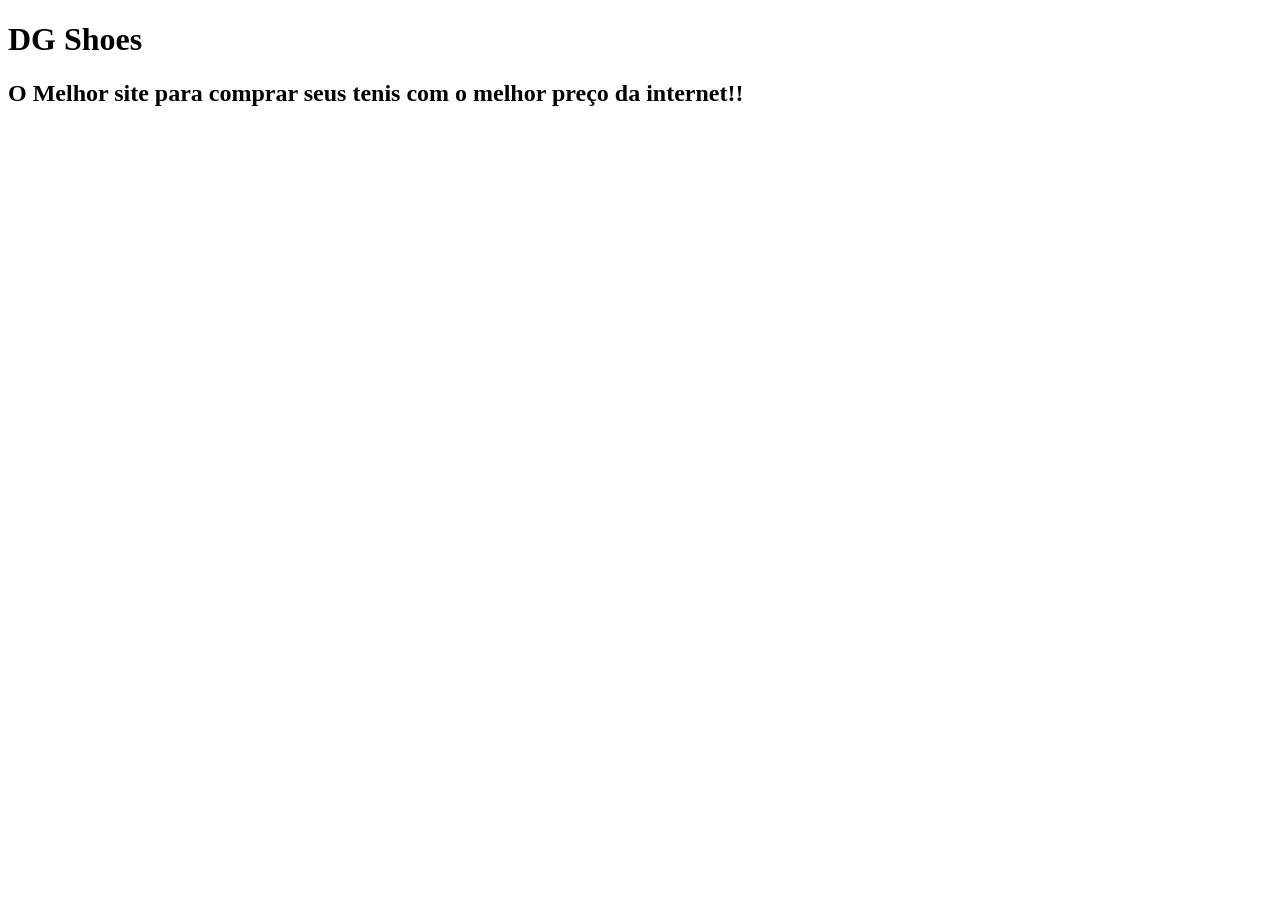
==== index.html @ 6567695f "Ajustado H2" ====
<!DOCTYPE html>
<html lang="en">
<head>
    <!--Nome: Daniel Colly Furlan             Matricula: 261072041
        Nome: Gustavo Rodrigues               Matricula: 261072214-->
    <meta charset="UTF-8">
    <meta name="viewport" content="width=device-width, initial-scale=1.0">
    <title>DG Shoes</title>
</head>
<body>

    <h1>DG Shoes</h1>
    <h2>O Melhor site para comprar seus tenis com o melhor preço da internet!!<h/2>
    
</body>
</html>
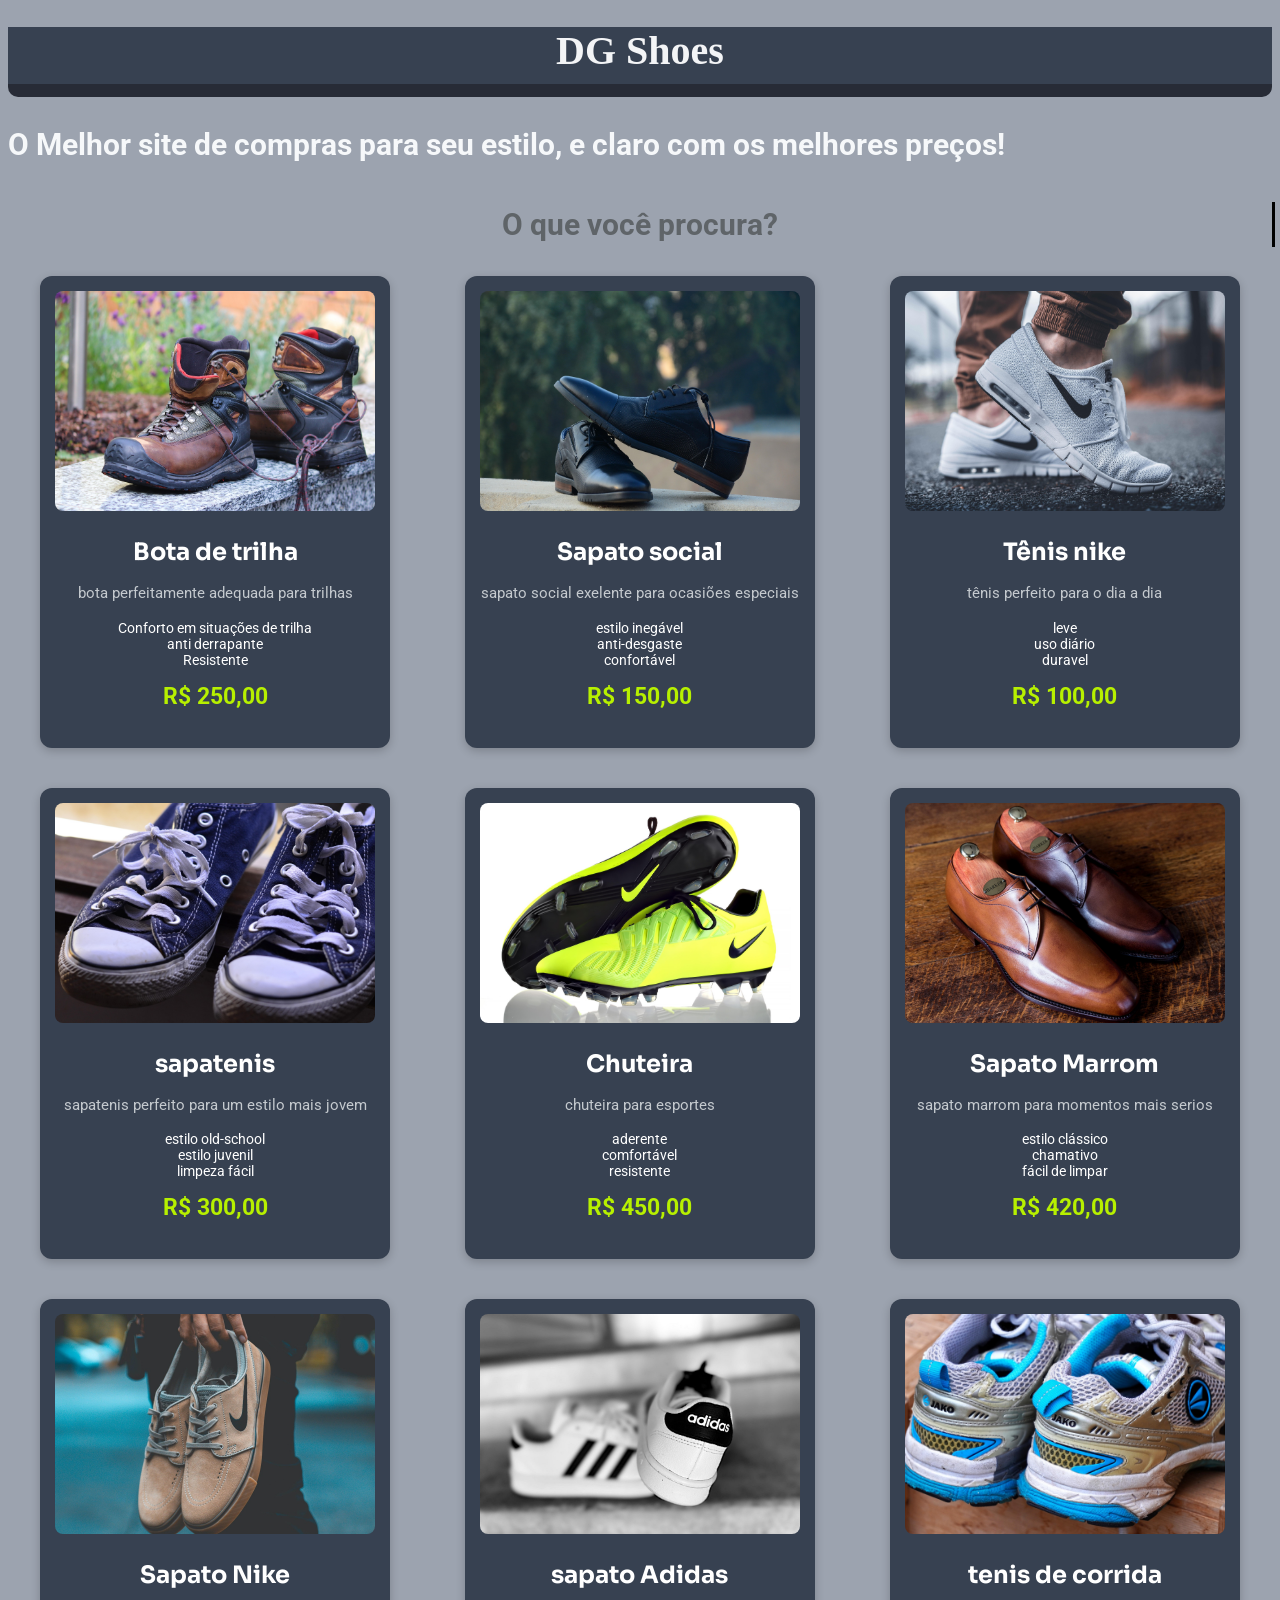
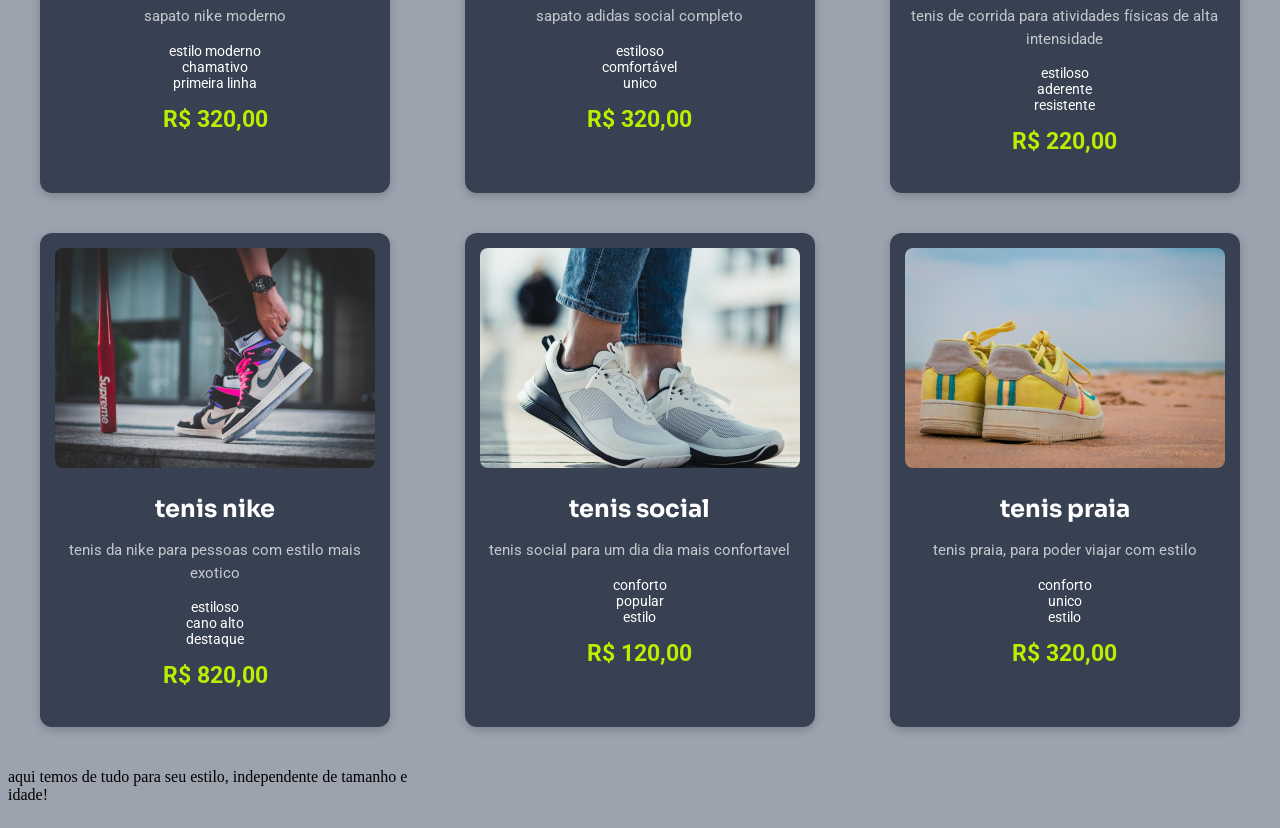
==== commit c62e8d50: "iniciei a produçao do index e style" ====
--- a/index.html
+++ b/index.html
@@ -1,16 +1,163 @@
 <!DOCTYPE html>
-<html lang="en">
+<html lang="pt-br">
 <head>
     <!--Nome: Daniel Colly Furlan             Matricula: 261072041
         Nome: Gustavo Rodrigues               Matricula: 261072214-->
     <meta charset="UTF-8">
     <meta name="viewport" content="width=device-width, initial-scale=1.0">
+    <link rel="stylesheet" href="style.css">
     <title>DG Shoes</title>
+    <link rel="preconnect" href="https://fonts.googleapis.com">
+<link rel="preconnect" href="https://fonts.gstatic.com" crossorigin>
+<link href="https://fonts.googleapis.com/css2?family=Roboto:ital,wght@0,100..900;1,100..900&family=Sora:wght@100..800&display=swap" rel="stylesheet">
 </head>
 <body>
+    <header class="header">
+        <h1>DG Shoes</h1>
+    </header>
+    <!-- h1:centralizar do css -->
 
-    <h1>DG Shoes</h1>
-    <h2>O Melhor site para comprar seus tenis com o melhor preço da internet!!<h/2>
+
+    
+    <h2>O Melhor site de compras para seu estilo, e claro com os melhores preços!</h2>
+
+    <h2 class=" pergunta">O que você procura?</h2>
+    <div class="produtos">
+        <div class="card">
+            <img src="/midia/bota.jpg" alt="Bota" class="imagem">
+            <h3>Bota de trilha</h3>
+            <p class="descricao">bota perfeitamente adequada para trilhas</p>
+            <ul class="beneficios">
+                <li>Conforto em situações de trilha</li>
+                <li>anti derrapante</li>
+                <li>Resistente</li>
+            </ul>
+            <p class="preco">R$ 250,00</p>
+        </div>
+        <div class="card">
+            <img src="/midia/sapato-social.jpg" alt="Sapato" class="imagem">
+            <h3>Sapato social</h3>
+            <p class="descricao">sapato social exelente para ocasiões especiais</p>
+            <ul class="beneficios">
+                <li>estilo inegável</li>
+                <li>anti-desgaste</li>
+                <li>confortável</li>
+            </ul>
+            <p class="preco">R$ 150,00</p>
+        </div>
+        <div class="card">
+            <img src="/midia/nike.jpg" alt="Tênis" class="imagem">
+            <h3>Tênis nike</h3>
+            <p class="descricao">tênis perfeito para o dia a dia</p>
+            <ul class="beneficios">
+                <li>leve</li>
+                <li>uso diário</li>
+                <li>duravel</li>
+            </ul>
+            <p class="preco">R$ 100,00</p>
+        </div>
+        <div class="card">
+            <img src="/midia/alstars.jpg" alt="alstar" class="imagem">
+            <h3>sapatenis</h3>
+            <p class="descricao">sapatenis perfeito para um estilo mais jovem</p>
+            <ul class="beneficios">
+                <li>estilo old-school</li>
+                <li>estilo juvenil</li>
+                <li>limpeza fácil</li>
+            </ul>
+            <p class="preco">R$ 300,00</p>
+        </div>
+        <div class="card">
+            <img src="/midia/chuteira.jpg" alt="Chuteira" class="imagem">
+            <h3>Chuteira</h3>
+            <p class="descricao">chuteira para esportes</p>
+            <ul class="beneficios">
+                <li>aderente</li>
+                <li>comfortável</li>
+                <li>resistente</li>
+            </ul>
+            <p class="preco">R$ 450,00</p>
+        </div>
+        <div class="card">
+            <img src="/midia/sapato-marrom.jpg" alt="Sapato Marrom" class="imagem">
+            <h3>Sapato Marrom</h3>
+            <p class="descricao">sapato marrom para momentos mais serios</p>
+            <ul class="beneficios">
+                <li>estilo clássico</li>
+                <li>chamativo</li>
+                <li>fácil de limpar</li>
+            </ul>
+            <p class="preco">R$ 420,00</p>
+        </div>
+        <div class="card">
+            <!-- arrumar imagem deixando ela inteira na tela -->
+            <img src="/midia/sapato-nike.jpg" alt="Sapato Nike" class="imagem">
+            <h3>Sapato Nike</h3>
+            <p class="descricao">sapato nike moderno</p>
+            <ul class="beneficios">
+                <li>estilo moderno</li>
+                <li>chamativo</li>
+                <li>primeira linha</li>
+            </ul>
+            <p class="preco">R$ 320,00</p>
+        </div>
+        <div class="card">
+            <img src="/midia/tenis-adidas.jpg" alt="Tênis Adidas" class="imagem">
+            <h3>sapato Adidas</h3>
+            <p class="descricao">sapato adidas social completo</p>
+            <ul class="beneficios">
+                <li>estiloso</li>
+                <li>comfortável</li>
+                <li>unico</li>
+            </ul>
+            <p class="preco">R$ 320,00</p>
+        </div>
+        <div class="card">
+            <img src="/midia/tenis-corrida.jpg" alt="Tênis de Corrida" class="imagem">
+            <h3>tenis de corrida</h3>
+            <p class="descricao">tenis de corrida para atividades físicas de alta intensidade</p>
+            <ul class="beneficios">
+                <li>estiloso</li>
+                <li>aderente</li>
+                <li>resistente</li>
+            </ul>
+            <p class="preco">R$ 220,00</p>
+        </div>
+         <div class="card">
+            <img src="/midia/tenis-like.jpg" alt="Tênis da nike" class="imagem">
+             <h3>tenis nike </h3>
+             <p class="descricao">tenis da nike para pessoas com estilo mais exotico</p>
+             <ul class="beneficios">
+                 <li>estiloso</li>
+                 <li>cano alto</li>
+                 <li>destaque</li>
+            </ul>
+            <p class="preco">R$ 820,00</p>
+        </div>
+        <div class="card">
+            <!-- arrumar imagem deixando ela inteira na tela -->
+            <img src="/midia/tenis-midia.jpg" alt="Tênis praia" class="imagem">
+            <h3>tenis social</h3>
+            <p class="descricao">tenis social para um dia dia mais confortavel</p>       
+            <ul class="beneficios">
+                <li>conforto</li>
+                <li>popular</li>
+                <li>estilo</li>
+            </ul>
+            <p class="preco">R$ 120,00</p>
+        </div>
+        <div class="card">
+            <img src="/midia/tenis-praia.jpg" alt="Tênis praia" class="imagem">
+            <h3>tenis praia</h3>
+            <p class="descricao">tenis praia, para poder viajar com estilo</p>
+            <ul class="beneficios">
+                <li>conforto</li>
+                <li>unico</li>
+                <li>estilo</li>
+            </ul>
+            <p class="preco">R$ 320,00</p>   
+</div>
+    <p> aqui temos de tudo para seu estilo, independente de tamanho e idade!</p>
     
 </body>
 </html>
--- a/style.css
+++ b/style.css
@@ -0,0 +1,138 @@
+body{
+    background-color:   #9ca3af;
+}
+.imagem{
+    object-fit: cover ;
+    margin-bottom: 10px;    
+    width: 100%;
+    height: 220px;
+    object-fit: cover;
+    border-radius: 8px;
+
+}
+.produtos{
+    display: grid;
+    grid-template-columns: repeat(3,1fr);
+    gap: 10px;
+    justify-items: center;
+}
+.card{
+    font-family: 'Roboto', sans-serif;
+    font-size: 24px;
+    margin: 15px 0;
+    background-color: #292D32;
+    color: #FFFFFF;
+    width: 100%;
+    max-width: 350px;
+    padding: 15px;
+    box-sizing: border-box;
+    border-radius: 12px;
+    text-align: center;
+    box-shadow: 0 3px 10px rgba(59, 55, 55, 0.2);;
+}
+.header{
+    position: static;
+    background-color: #374151;
+    width: 100%;
+    height: 50px;
+    border-bottom: 20px solid #272b36;
+    border-radius: 0px 0px 10px 10px;
+    
+    
+}
+header h1{
+    color: #111827;
+    font-size: 30px;
+    margin-bottom: 10px;
+    border-bottom: 10px solid #374151;
+    text-align: center;
+    color: #f3f4f6;
+    font-size: 2.5em;
+   
+
+}
+.card {
+    font-family: 'Roboto', sans-serif;
+    font-size: 24px;
+    margin: 15px 0;
+    background-color: #374151   ;
+    color: #FFFFFF;
+    width: 100%;
+    max-width: 350px;
+    padding: 15px;
+    box-sizing: border-box;
+    border-radius: 12px;
+    text-align: center;
+    box-shadow: 0 3px 10px rgba(0,0,0,0.2);
+}
+.imagem {
+    width: 100%;
+    height: 220px;
+    object-fit: cover;
+    border-radius: 8px;
+}
+
+.card h3 {
+    font-family: 'sora', sans-serif;
+    font-size: 24px;
+    margin: 10px 0;
+}
+.descricao {
+    font-family: 'Roboto', sans-serif;
+    font-size: 15px;
+    color: #C4C9CE;
+    line-height: 1.5;
+
+}
+.beneficios {
+    font-family: 'Roboto', sans-serif;
+    list-style: none;
+    padding: 0;
+    margin: 15px 0;
+}
+.beneficios li {
+    padding: 0px;
+    font-size: 14px;
+}
+.preco {
+    font-family: 'Roboto', sans-serif;
+    font-size: 23px;
+    font-weight: bold;
+    color: #B7F000;
+    margin-top: 10px;
+}
+h2{
+
+    font-family: 'Roboto', sans-serif;
+    font-size: 30px;
+    color: #f6f8fa;
+    line-height: 1.5;
+
+}
+.pergunta{
+    width: 0;
+    width-space: nowrap;
+    overflow: hidden;
+    font-family: 'Roboto', sans-serif;
+    font-size: 30px;        
+    color: #5f6468;
+    line-height: 1.5;
+    text-align: center;
+    position: relative;
+    top: 10px;
+    left: 0;
+    animation: escrever 3s steps(25) forwards;
+    border-right: 3px solid #000000;
+
+
+
+}
+@keyframes escrever {
+    to {
+        width: 100%;
+    }
+    
+    
+}   
+
+
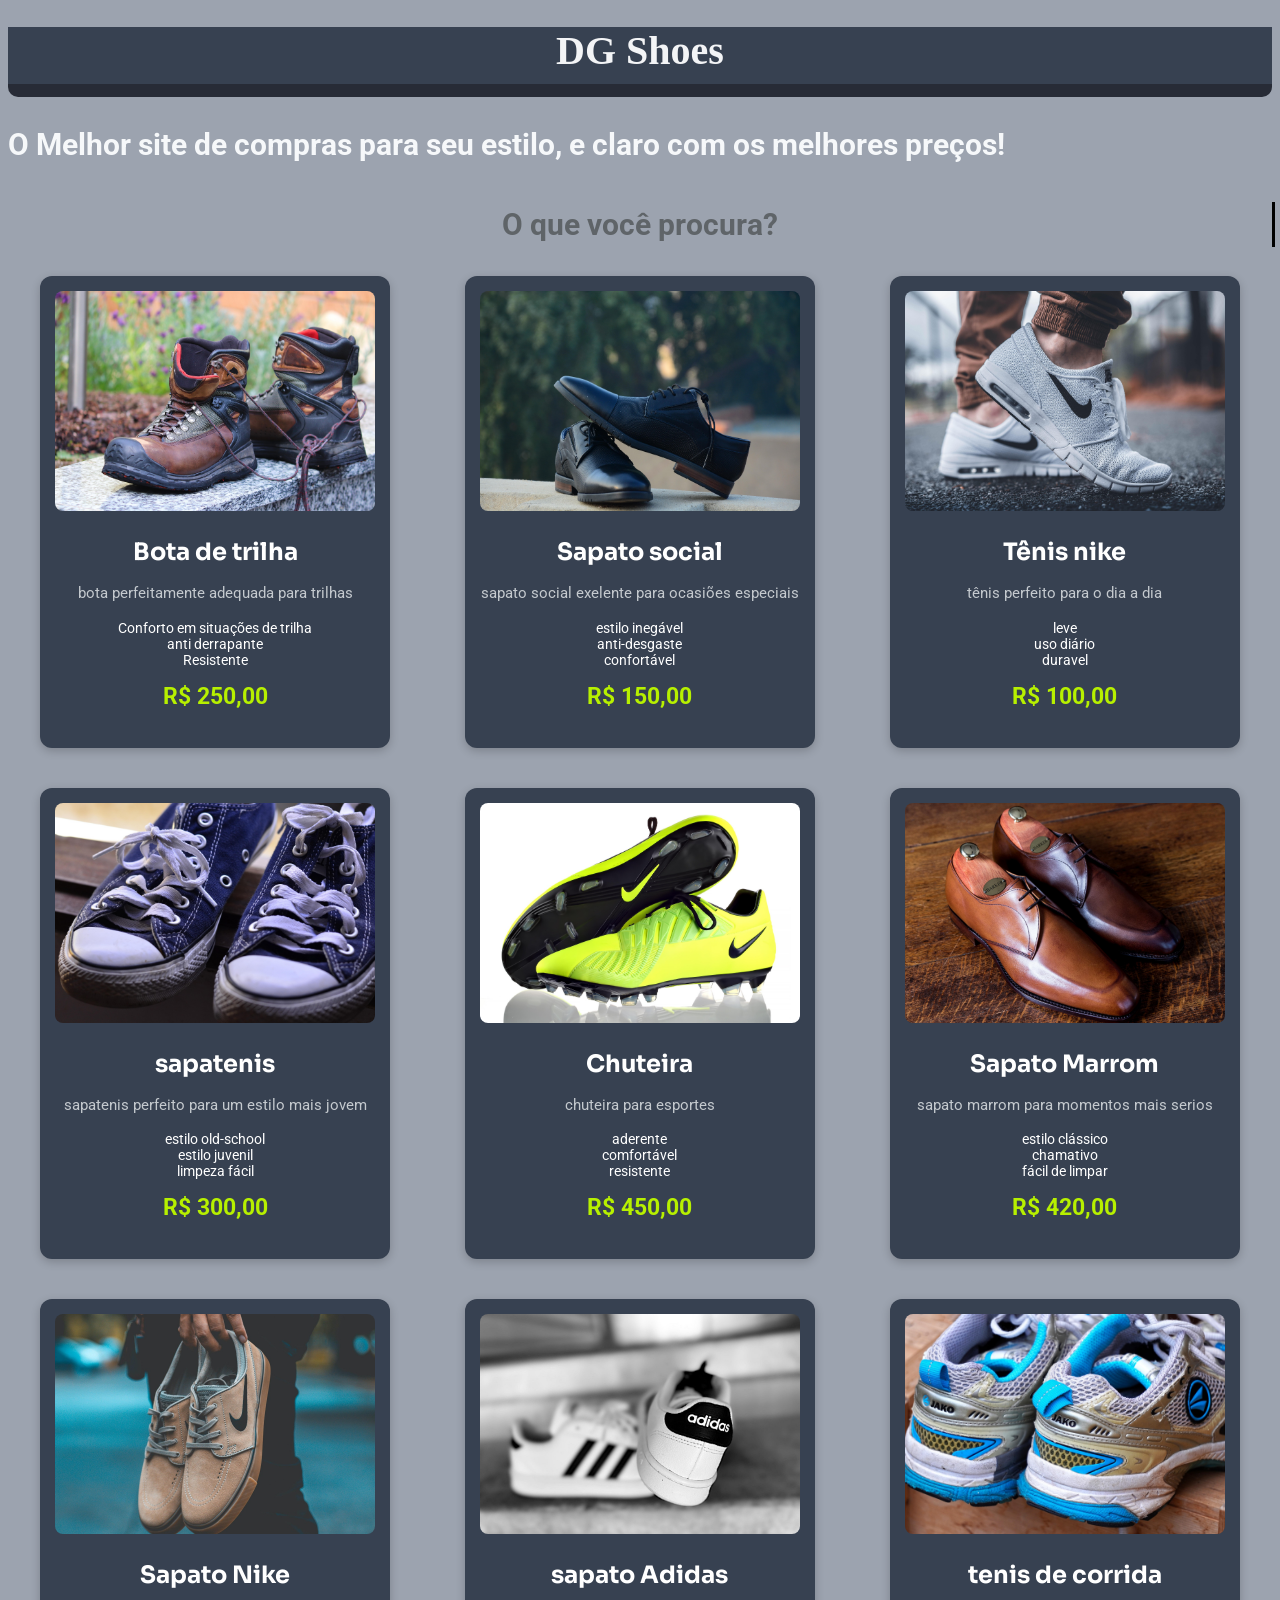
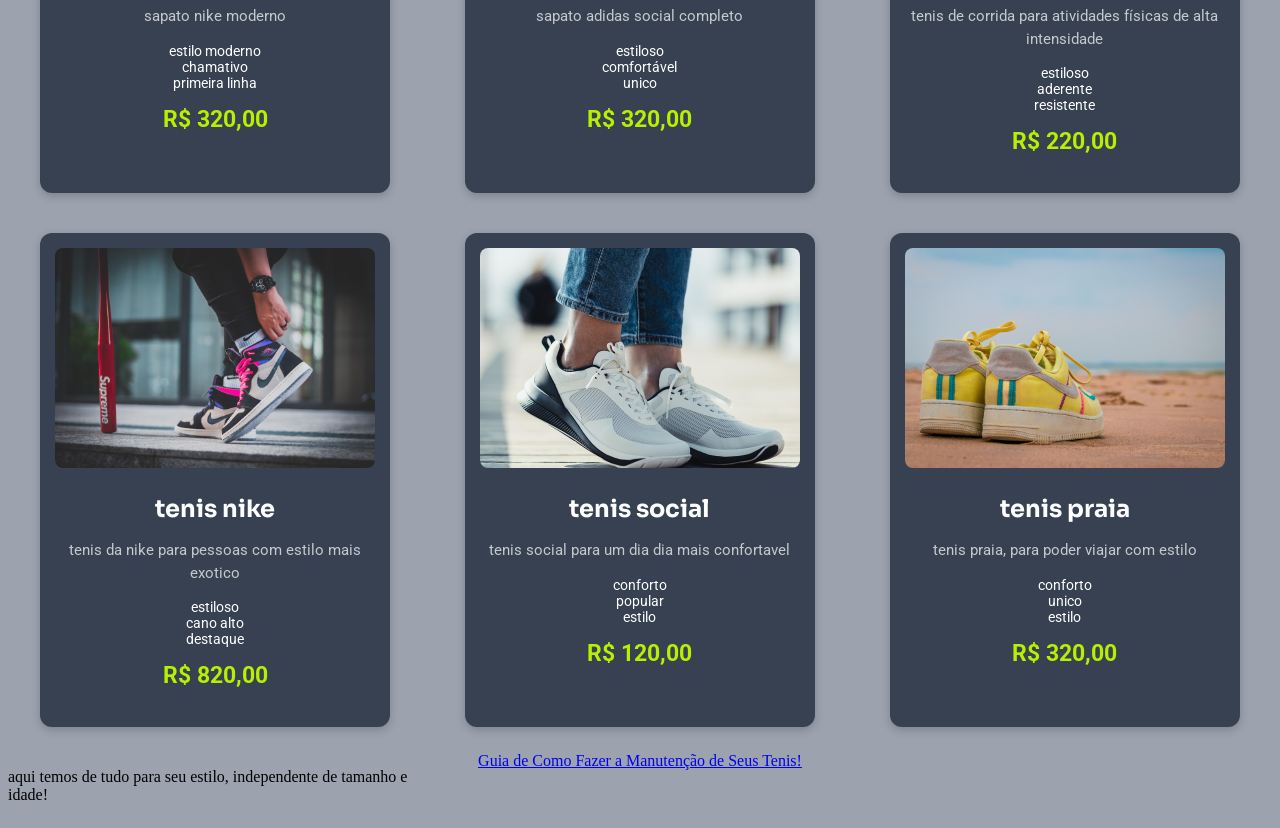
==== commit 1abbbc1f: "Adicionado link do segundo html e Inicio da segunda pagina de guia de manutenção de tenis" ====
--- a/index.html
+++ b/index.html
@@ -158,6 +158,8 @@
             <p class="preco">R$ 320,00</p>   
 </div>
     <p> aqui temos de tudo para seu estilo, independente de tamanho e idade!</p>
+
+    <a href="index(2).html">Guia de Como Fazer a Manutenção de Seus Tenis!</a>
     
 </body>
 </html>
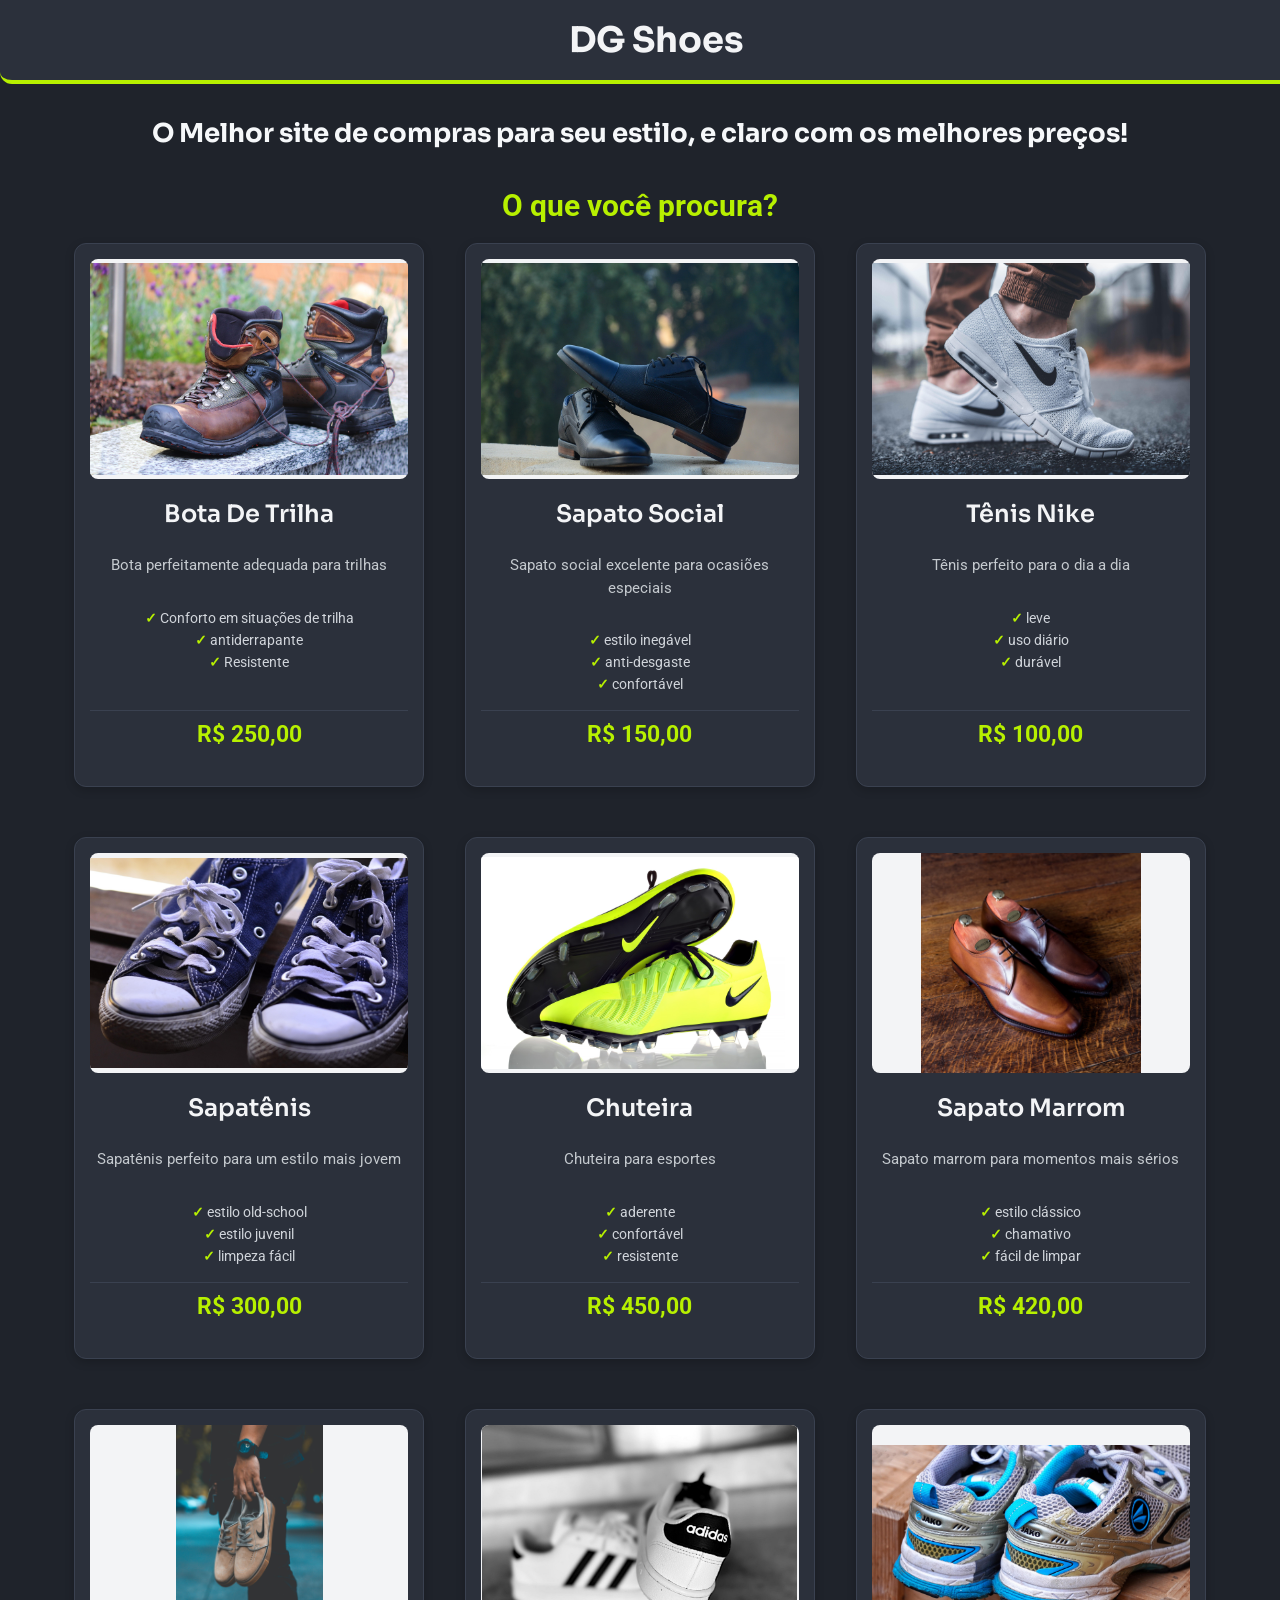
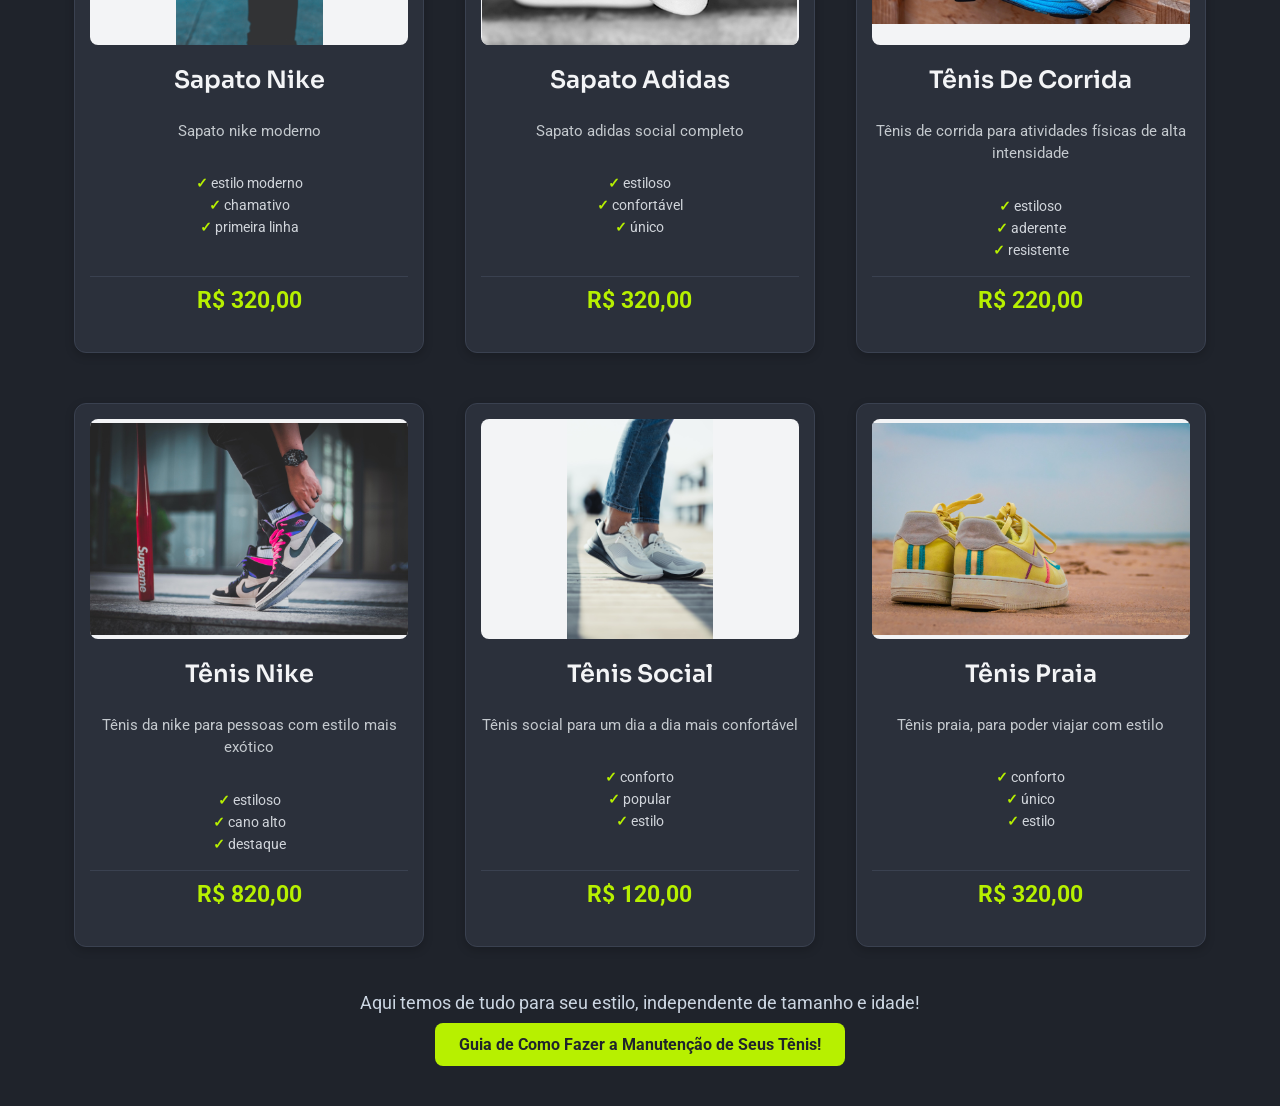
==== commit 1372bab3: "AJUSTES FINAIS: colocado icone, ajustando css, ajustado resposividade, ajustados html 1 e 2." ====
--- a/index.html
+++ b/index.html
@@ -8,36 +8,35 @@
     <link rel="stylesheet" href="style.css">
     <title>DG Shoes</title>
     <link rel="preconnect" href="https://fonts.googleapis.com">
-<link rel="preconnect" href="https://fonts.gstatic.com" crossorigin>
-<link href="https://fonts.googleapis.com/css2?family=Roboto:ital,wght@0,100..900;1,100..900&family=Sora:wght@100..800&display=swap" rel="stylesheet">
+    <link rel="preconnect" href="https://fonts.gstatic.com" crossorigin>
+    <link href="https://fonts.googleapis.com/css2?family=Roboto:ital,wght@0,100..900;1,100..900&family=Sora:wght@100..800&display=swap" rel="stylesheet">
+    <link rel="icon" type="image/jpg" href=".//midia/Icone.jpg">
+
 </head>
 <body>
     <header class="header">
         <h1>DG Shoes</h1>
     </header>
-    <!-- h1:centralizar do css -->
 
-
-    
     <h2>O Melhor site de compras para seu estilo, e claro com os melhores preços!</h2>
 
-    <h2 class=" pergunta">O que você procura?</h2>
+    <h2 class="pergunta">O que você procura?</h2>
     <div class="produtos">
         <div class="card">
-            <img src="/midia/bota.jpg" alt="Bota" class="imagem">
+            <img src=".//midia/bota.jpg" alt="Bota de trilha" class="imagem">
             <h3>Bota de trilha</h3>
             <p class="descricao">bota perfeitamente adequada para trilhas</p>
             <ul class="beneficios">
                 <li>Conforto em situações de trilha</li>
-                <li>anti derrapante</li>
+                <li>antiderrapante</li>
                 <li>Resistente</li>
             </ul>
             <p class="preco">R$ 250,00</p>
         </div>
         <div class="card">
-            <img src="/midia/sapato-social.jpg" alt="Sapato" class="imagem">
+            <img src=".//midia/sapato-social.jpg" alt="Sapato social" class="imagem">
             <h3>Sapato social</h3>
-            <p class="descricao">sapato social exelente para ocasiões especiais</p>
+            <p class="descricao">sapato social excelente para ocasiões especiais</p>
             <ul class="beneficios">
                 <li>estilo inegável</li>
                 <li>anti-desgaste</li>
@@ -46,20 +45,20 @@
             <p class="preco">R$ 150,00</p>
         </div>
         <div class="card">
-            <img src="/midia/nike.jpg" alt="Tênis" class="imagem">
-            <h3>Tênis nike</h3>
+            <img src=".//midia/nike.jpg" alt="Tênis Nike" class="imagem">
+            <h3>Tênis Nike</h3>
             <p class="descricao">tênis perfeito para o dia a dia</p>
             <ul class="beneficios">
                 <li>leve</li>
                 <li>uso diário</li>
-                <li>duravel</li>
+                <li>durável</li>
             </ul>
             <p class="preco">R$ 100,00</p>
         </div>
         <div class="card">
-            <img src="/midia/alstars.jpg" alt="alstar" class="imagem">
-            <h3>sapatenis</h3>
-            <p class="descricao">sapatenis perfeito para um estilo mais jovem</p>
+            <img src=".//midia/alstars.jpg" alt="Sapatênis" class="imagem">
+            <h3>Sapatênis</h3>
+            <p class="descricao">sapatênis perfeito para um estilo mais jovem</p>
             <ul class="beneficios">
                 <li>estilo old-school</li>
                 <li>estilo juvenil</li>
@@ -68,20 +67,20 @@
             <p class="preco">R$ 300,00</p>
         </div>
         <div class="card">
-            <img src="/midia/chuteira.jpg" alt="Chuteira" class="imagem">
+            <img src=".//midia/chuteira.jpg" alt="Chuteira" class="imagem">
             <h3>Chuteira</h3>
             <p class="descricao">chuteira para esportes</p>
             <ul class="beneficios">
                 <li>aderente</li>
-                <li>comfortável</li>
+                <li>confortável</li>
                 <li>resistente</li>
             </ul>
             <p class="preco">R$ 450,00</p>
         </div>
         <div class="card">
-            <img src="/midia/sapato-marrom.jpg" alt="Sapato Marrom" class="imagem">
+            <img src=".//midia/sapato-marrom.jpg" alt="Sapato Marrom" class="imagem">
             <h3>Sapato Marrom</h3>
-            <p class="descricao">sapato marrom para momentos mais serios</p>
+            <p class="descricao">sapato marrom para momentos mais sérios</p>
             <ul class="beneficios">
                 <li>estilo clássico</li>
                 <li>chamativo</li>
@@ -90,8 +89,7 @@
             <p class="preco">R$ 420,00</p>
         </div>
         <div class="card">
-            <!-- arrumar imagem deixando ela inteira na tela -->
-            <img src="/midia/sapato-nike.jpg" alt="Sapato Nike" class="imagem">
+            <img src=".//midia/sapato-nike.jpg" alt="Sapato Nike" class="imagem">
             <h3>Sapato Nike</h3>
             <p class="descricao">sapato nike moderno</p>
             <ul class="beneficios">
@@ -102,20 +100,20 @@
             <p class="preco">R$ 320,00</p>
         </div>
         <div class="card">
-            <img src="/midia/tenis-adidas.jpg" alt="Tênis Adidas" class="imagem">
-            <h3>sapato Adidas</h3>
+            <img src=".//midia/tenis-adidas.jpg" alt="Sapato Adidas" class="imagem">
+            <h3>Sapato Adidas</h3>
             <p class="descricao">sapato adidas social completo</p>
             <ul class="beneficios">
                 <li>estiloso</li>
-                <li>comfortável</li>
-                <li>unico</li>
+                <li>confortável</li>
+                <li>único</li>
             </ul>
             <p class="preco">R$ 320,00</p>
         </div>
         <div class="card">
-            <img src="/midia/tenis-corrida.jpg" alt="Tênis de Corrida" class="imagem">
-            <h3>tenis de corrida</h3>
-            <p class="descricao">tenis de corrida para atividades físicas de alta intensidade</p>
+            <img src=".//midia/tenis-corrida.jpg" alt="Tênis de Corrida" class="imagem">
+            <h3>Tênis de corrida</h3>
+            <p class="descricao">tênis de corrida para atividades físicas de alta intensidade</p>
             <ul class="beneficios">
                 <li>estiloso</li>
                 <li>aderente</li>
@@ -123,22 +121,21 @@
             </ul>
             <p class="preco">R$ 220,00</p>
         </div>
-         <div class="card">
-            <img src="/midia/tenis-like.jpg" alt="Tênis da nike" class="imagem">
-             <h3>tenis nike </h3>
-             <p class="descricao">tenis da nike para pessoas com estilo mais exotico</p>
-             <ul class="beneficios">
-                 <li>estiloso</li>
-                 <li>cano alto</li>
-                 <li>destaque</li>
+        <div class="card">
+            <img src=".//midia/tenis-like.jpg" alt="Tênis Nike cano alto" class="imagem">
+            <h3>Tênis Nike</h3>
+            <p class="descricao">tênis da nike para pessoas com estilo mais exótico</p>
+            <ul class="beneficios">
+                <li>estiloso</li>
+                <li>cano alto</li>
+                <li>destaque</li>
             </ul>
             <p class="preco">R$ 820,00</p>
         </div>
         <div class="card">
-            <!-- arrumar imagem deixando ela inteira na tela -->
-            <img src="/midia/tenis-midia.jpg" alt="Tênis praia" class="imagem">
-            <h3>tenis social</h3>
-            <p class="descricao">tenis social para um dia dia mais confortavel</p>       
+            <img src=".//midia/tenis-midia.jpg" alt="Tênis social" class="imagem">
+            <h3>Tênis social</h3>
+            <p class="descricao">tênis social para um dia a dia mais confortável</p>
             <ul class="beneficios">
                 <li>conforto</li>
                 <li>popular</li>
@@ -147,19 +144,21 @@
             <p class="preco">R$ 120,00</p>
         </div>
         <div class="card">
-            <img src="/midia/tenis-praia.jpg" alt="Tênis praia" class="imagem">
-            <h3>tenis praia</h3>
-            <p class="descricao">tenis praia, para poder viajar com estilo</p>
+            <img src=".//midia/tenis-praia.jpg" alt="Tênis praia" class="imagem">
+            <h3>Tênis praia</h3>
+            <p class="descricao">tênis praia, para poder viajar com estilo</p>
             <ul class="beneficios">
                 <li>conforto</li>
-                <li>unico</li>
+                <li>único</li>
                 <li>estilo</li>
             </ul>
-            <p class="preco">R$ 320,00</p>   
-</div>
-    <p> aqui temos de tudo para seu estilo, independente de tamanho e idade!</p>
+            <p class="preco">R$ 320,00</p>
+        </div>
+    </div>
 
-    <a href="index(2).html">Guia de Como Fazer a Manutenção de Seus Tenis!</a>
+    <p>Aqui temos de tudo para seu estilo, independente de tamanho e idade!</p>
+
+    <a href="index(2).html">Guia de Como Fazer a Manutenção de Seus Tênis!</a>
     
 </body>
 </html>
--- a/style.css
+++ b/style.css
@@ -135,4 +135,168 @@
     
 }   
 
-
+body{
+    margin: 0;
+    background-color: #1f232b;
+    color: #e5e7eb;
+    font-family: 'Roboto', sans-serif;
+}
+.header{
+    position: sticky;
+    top: 0;
+    z-index: 10;
+    background-color: #2b303b;
+    height: auto;
+    padding: 18px 16px;
+    border-bottom: 4px solid #B7F000;
+    border-radius: 0px 0px 12px 12px;
+}
+.header h1{
+    font-family: 'Sora', sans-serif;
+    font-size: 2.2em;
+    margin: 0;
+    border-bottom: none;
+    text-align: center;
+    color: #f3f4f6;
+}
+h2{
+    font-family: 'Sora', sans-serif;
+    font-size: 26px;
+}
+body > h2:not(.pergunta){
+    text-align: center;
+    margin: 30px 0 10px;
+    padding: 0 20px;
+}
+.pergunta{
+    white-space: nowrap;
+    margin: 20px 0 10px;
+    color: #B7F000;
+    border-right: 3px solid #B7F000;
+}
+.produtos{
+    max-width: 1200px;
+    margin: 0 auto;
+    padding: 0 24px;
+    box-sizing: border-box;
+    gap: 20px;
+}
+.card{
+    display: flex;
+    flex-direction: column;
+    background-color: #2b303b;
+    border: 1px solid #3a4150;
+    transition: transform 0.2s ease, box-shadow 0.2s ease;
+}
+.card:hover{
+    transform: translateY(-4px);
+    box-shadow: 0 10px 24px rgba(0,0,0,0.4);
+}
+.imagem{
+    flex-shrink: 0;
+    object-fit: contain;
+    background-color: #f3f4f6;
+    border-radius: 8px;
+}
+.card h3{
+    text-transform: capitalize;
+    color: #f3f4f6;
+    font-weight: 600;
+}
+.descricao::first-letter{
+    text-transform: uppercase;
+}
+.beneficios li{
+    padding: 3px 0;
+    color: #d1d5db;
+}
+.beneficios li::before{
+    content: "✓ ";
+    color: #B7F000;
+    font-weight: bold;
+}
+.preco{
+    margin-top: auto;
+    padding-top: 10px;
+    border-top: 1px solid #3a4150;
+}
+body > p{
+    text-align: center;
+    font-size: 18px;
+    color: #cbd5e1;
+    margin: 30px auto 10px;
+    padding: 0 20px;
+}
+body > a{
+    display: block;
+    width: fit-content;
+    margin: 10px auto 40px;
+    padding: 12px 24px;
+    background-color: #B7F000;
+    color: #1f232b;
+    font-weight: bold;
+    text-decoration: none;
+    border-radius: 8px;
+}
+body > a:hover{
+    background-color: #cbff2e;
+}
+a:focus-visible{
+    outline: 3px solid #f3f4f6;
+    outline-offset: 3px;
+}
+body > div:not(.produtos), body > ol{
+    width: calc(100% - 32px);
+    max-width: 760px;
+    margin: 24px auto;
+    padding: 24px;
+    box-sizing: border-box;
+    background-color: #2b303b;
+    border: 1px solid #3a4150;
+    border-radius: 12px;
+}
+body > ol{
+    padding-left: 48px;
+    line-height: 1.8;
+    color: #d1d5db;
+}
+body > div:not(.produtos) h2{
+    margin-top: 0;
+    text-align: left;
+    color: #B7F000;
+}
+body > div:not(.produtos) h3{
+    font-family: 'Sora', sans-serif;
+    color: #f3f4f6;
+    margin: 24px 0 10px;
+}
+body > div:not(.produtos) p{
+    line-height: 1.6;
+    color: #d1d5db;
+}
+body > div:not(.produtos) img{
+    display: block;
+    max-width: 100%;
+    margin: 12px 0;
+    border-radius: 8px;
+}
+body > div:not(.produtos) ul{
+    line-height: 1.8;
+    color: #d1d5db;
+}
+body > ol li::marker, body > div:not(.produtos) li::marker{
+    color: #B7F000;
+}
+@media (max-width: 900px){
+    .produtos{
+        grid-template-columns: repeat(2, 1fr);
+    }
+}
+@media (max-width: 600px){
+    .produtos{
+        grid-template-columns: 1fr;
+    }
+    .header h1{
+        font-size: 1.6em;
+    }
+}
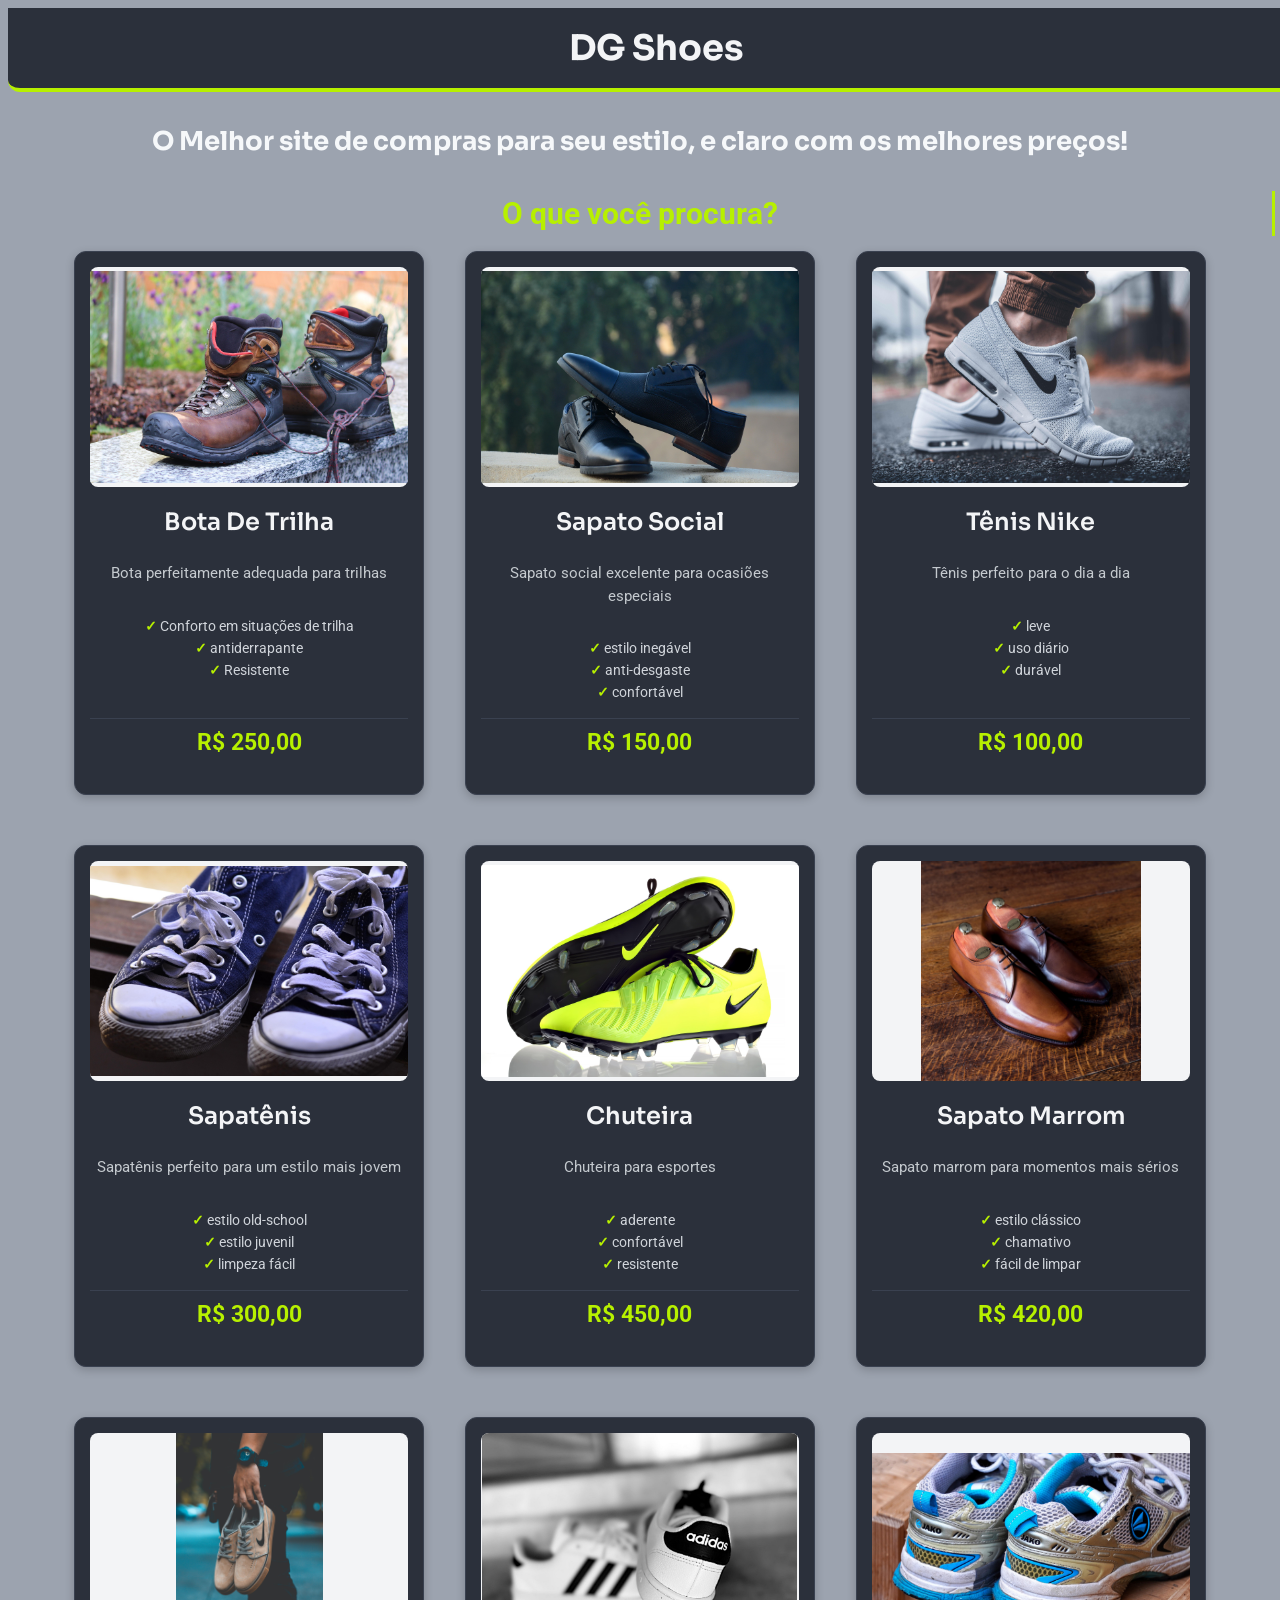
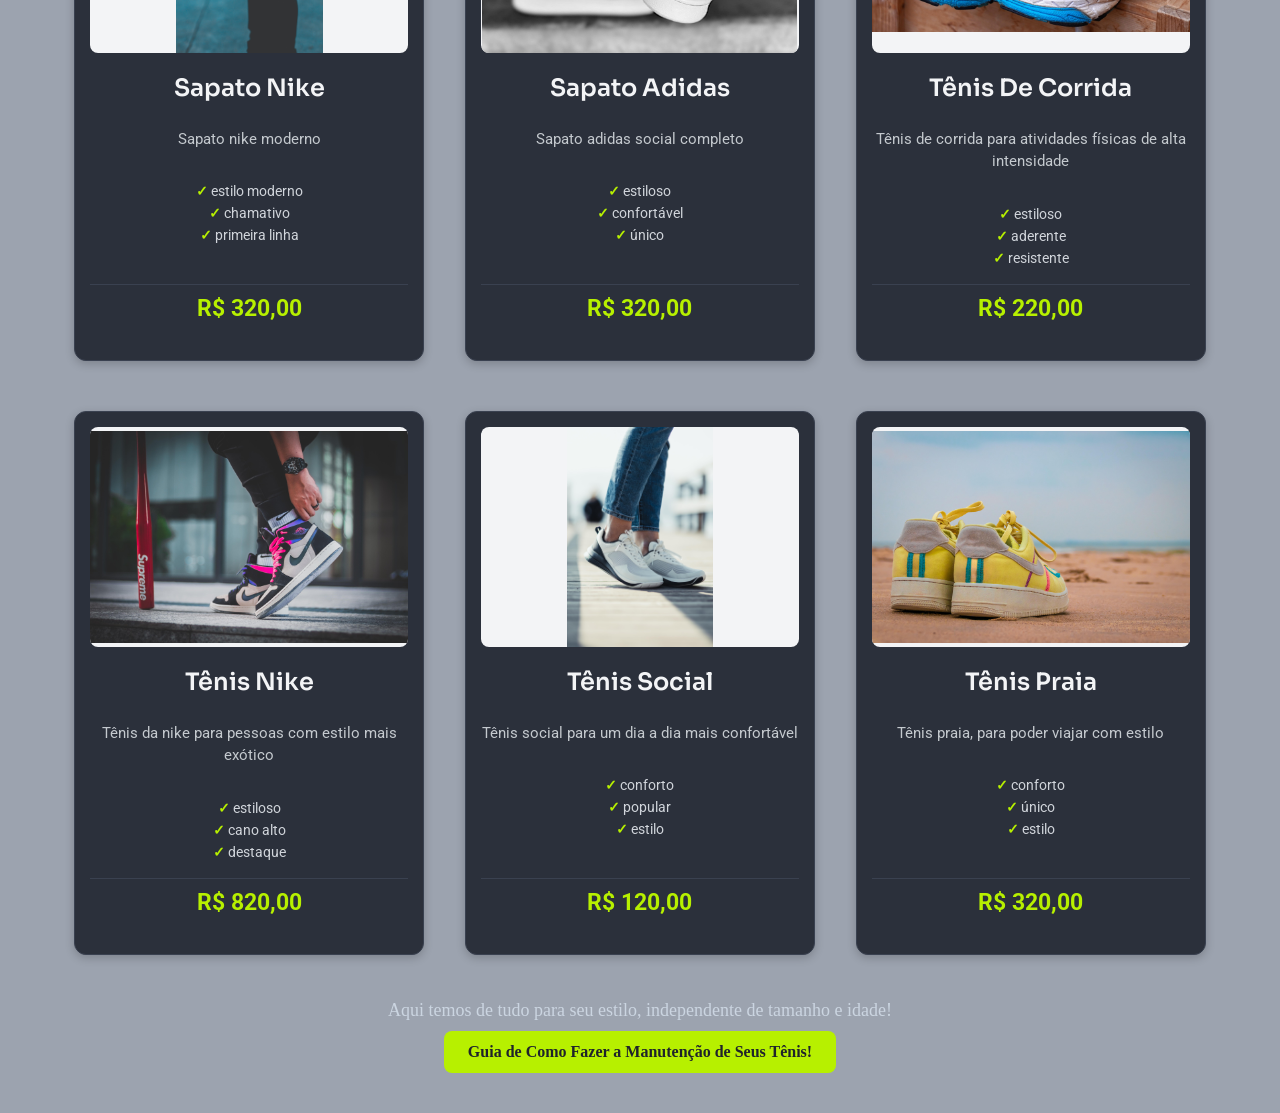
==== commit 0c2cbf0f: "considrações finais" ====
--- a/index.html
+++ b/index.html
@@ -18,7 +18,7 @@
         <h1>DG Shoes</h1>
     </header>
 
-    <h2>O Melhor site de compras para seu estilo, e claro com os melhores preços!</h2>
+    <h2 class="infomacao">O Melhor site de compras para seu estilo, e claro com os melhores preços!</h2>
 
     <h2 class="pergunta">O que você procura?</h2>
     <div class="produtos">
--- a/style.css
+++ b/style.css
@@ -17,6 +17,9 @@
     justify-items: center;
 }
 .card{
+    transition: transform 0.3s ease;
+    cursor: pointer;
+
     font-family: 'Roboto', sans-serif;
     font-size: 24px;
     margin: 15px 0;
@@ -28,7 +31,12 @@
     box-sizing: border-box;
     border-radius: 12px;
     text-align: center;
-    box-shadow: 0 3px 10px rgba(59, 55, 55, 0.2);;
+    box-shadow: 0 3px 10px rgba(59, 55, 55, 0.2);
+}
+.card:hover {
+    transform: translateY(-10px);
+    box-shadow: 0 6px 20px rgba(59, 55, 55, 0.3);
+   
 }
 .header{
     position: static;
@@ -111,7 +119,7 @@
 }
 .pergunta{
     width: 0;
-    width-space: nowrap;
+    white-space: nowrap;
     overflow: hidden;
     font-family: 'Roboto', sans-serif;
     font-size: 30px;        
@@ -121,7 +129,7 @@
     position: relative;
     top: 10px;
     left: 0;
-    animation: escrever 3s steps(25) forwards;
+    animation: escrever 4s steps(20) forwards;
     border-right: 3px solid #000000;
 
 
@@ -133,8 +141,10 @@
     }
     
     
+    
 }   
 
+<<<<<<< HEAD
 body{
     margin: 0;
     background-color: #1f232b;
@@ -299,4 +309,4 @@
     .header h1{
         font-size: 1.6em;
     }
-}+}
